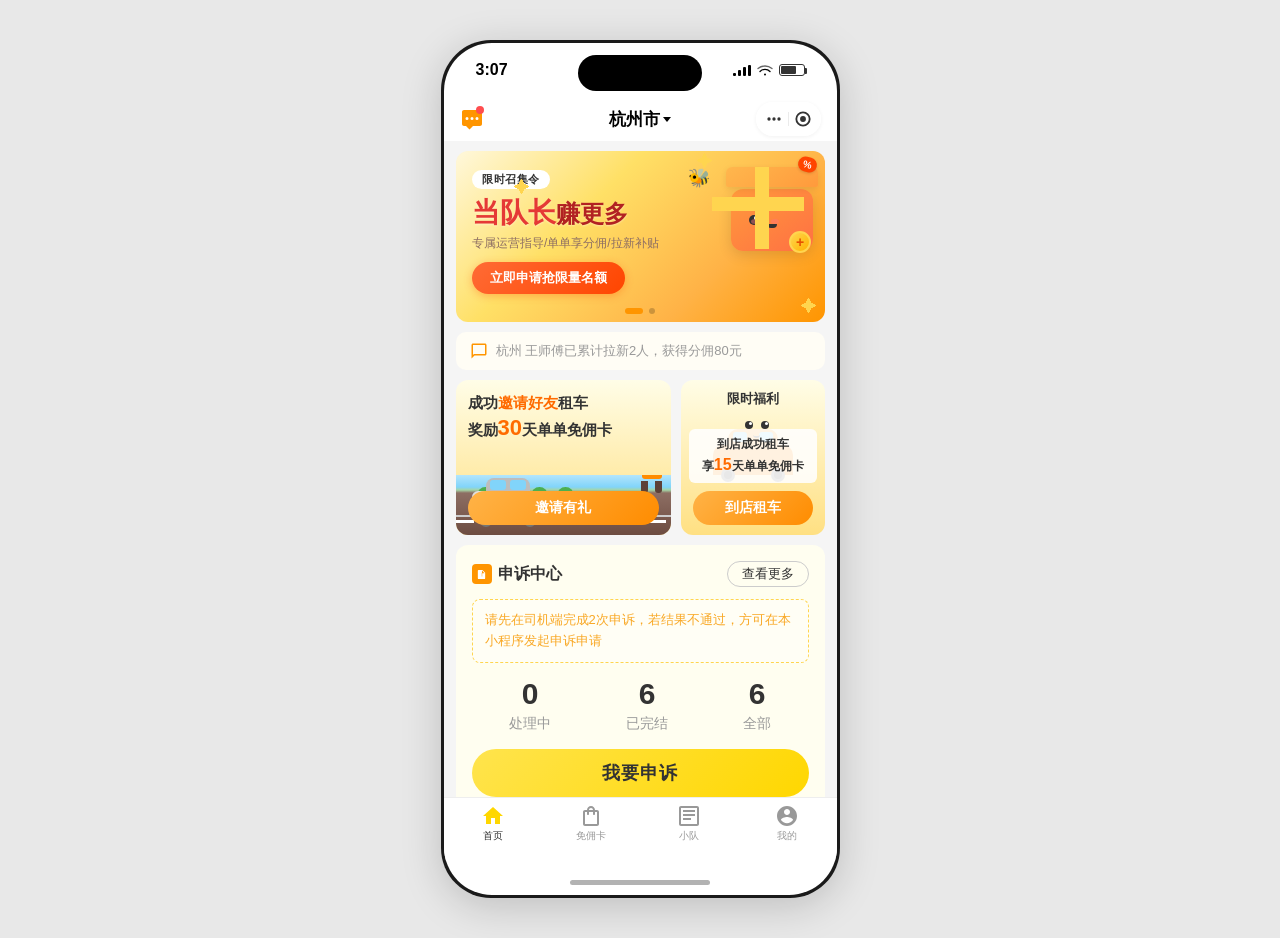
==== index.html @ 71844262 "Add portfolio index page" ====
<!DOCTYPE html>
<html lang="zh-CN">
<head>
<meta charset="UTF-8">
<meta name="viewport" content="width=device-width, initial-scale=1.0">
<title>喜行约车 - 小程序原型</title>
<style>
* { margin: 0; padding: 0; box-sizing: border-box; }
body {
  background: #e8e8e8;
  display: flex;
  justify-content: center;
  align-items: flex-start;
  min-height: 100vh;
  padding: 40px 20px;
  font-family: -apple-system, "PingFang SC", "Helvetica Neue", sans-serif;
}
::-webkit-scrollbar { display: none; }
* { -ms-overflow-style: none; scrollbar-width: none; }

/* ─ MiniApp Frame (from miniapp_frame.jsx, exact copy) ── */
.frame {
  display: inline-block;
  padding: 3px;
  background: #1a1a1a;
  border-radius: 50px;
  box-shadow: 0 8px 40px rgba(0,0,0,0.18);
  position: relative;
}
.screen {
  position: relative;
  width: 393px;
  height: 852px;
  border-radius: 48px;
  overflow: hidden;
  background: #fff;
}

/* Status Bar */
.status-bar {
  position: absolute;
  top: 0; left: 0; right: 0;
  height: 54px;
  display: flex;
  align-items: center;
  justify-content: space-between;
  padding: 0 32px;
  font-size: 16px;
  font-weight: 600;
  color: #000;
  z-index: 20;
  pointer-events: none;
  font-family: -apple-system, "SF Pro Text", sans-serif;
}
.status-icons {
  display: flex;
  align-items: center;
  gap: 6px;
}
.signal-bars {
  display: flex;
  align-items: flex-end;
  gap: 2px;
  height: 12px;
}
.signal-bars span {
  width: 3px;
  background: #000;
  border-radius: 1px;
  display: block;
}
.signal-bars span:nth-child(1) { height: 3px; }
.signal-bars span:nth-child(2) { height: 6px; }
.signal-bars span:nth-child(3) { height: 9px; }
.signal-bars span:nth-child(4) { height: 11px; }
.battery {
  width: 26px;
  height: 12px;
  border: 1.5px solid #000;
  border-radius: 3px;
  padding: 1px;
  position: relative;
  opacity: 0.8;
}
.battery::after {
  content: '';
  position: absolute;
  top: 3px;
  right: -3px;
  width: 2px;
  height: 6px;
  background: #000;
  border-radius: 0 1px 1px 0;
}
.battery-fill {
  width: 70%;
  height: 100%;
  background: #000;
  border-radius: 1px;
}

/* Dynamic Island */
.dynamic-island {
  position: absolute;
  top: 12px;
  left: 50%;
  transform: translateX(-50%);
  width: 124px;
  height: 36px;
  background: #000;
  border-radius: 999px;
  z-index: 30;
}

/* Merged Nav Bar: message icon + centered title + wechat capsule (one row, 44px) */
.merged-nav {
  position: absolute;
  top: 54px;
  left: 0; right: 0;
  height: 44px;
  display: flex;
  align-items: center;
  justify-content: space-between;
  padding: 0 16px;
  z-index: 15;
  background: #fff;
}
.nav-left {
  display: flex;
  align-items: center;
  position: relative;
  width: 100px;
}
.msg-icon {
  width: 22px;
  height: 22px;
  position: relative;
}
.msg-dot {
  position: absolute;
  top: -2px;
  right: -2px;
  width: 8px;
  height: 8px;
  background: #ff4d4f;
  border-radius: 50%;
}
.nav-center {
  position: absolute;
  left: 50%;
  transform: translateX(-50%);
  font-size: 17px;
  font-weight: 600;
  color: #000;
  display: flex;
  align-items: center;
  gap: 3px;
}
.nav-center::after {
  content: '';
  display: inline-block;
  width: 0; height: 0;
  border-left: 4px solid transparent;
  border-right: 4px solid transparent;
  border-top: 5px solid #000;
}
.nav-right {
  display: flex;
  align-items: center;
  justify-content: flex-end;
  width: 100px;
}
.wechat-pill {
  display: flex;
  align-items: center;
  background: rgba(255,255,255,0.92);
  border-radius: 20px;
  padding: 6px 4px;
  backdrop-filter: blur(10px);
  box-shadow: 0 1px 4px rgba(0,0,0,0.06);
}
.wechat-more {
  width: 28px;
  height: 22px;
  display: flex;
  align-items: center;
  justify-content: center;
}
.wechat-divider {
  width: 1px;
  height: 14px;
  background: rgba(0,0,0,0.08);
  flex-shrink: 0;
}
.wechat-close {
  width: 28px;
  height: 22px;
  display: flex;
  align-items: center;
  justify-content: center;
}

/* Page Content */
.page-content {
  position: absolute;
  top: 98px;
  left: 0; right: 0;
  bottom: 34px;
  overflow-y: auto;
  overflow-x: hidden;
  padding: 10px 12px 90px;
  background: #f5f5f5;
}

/* ── Banner Carousel ── */
.banner-carousel-wrap {
  position: relative;
  border-radius: 12px;
  overflow: hidden;
  min-height: 130px;
}
.banner-carousel {
  display: flex;
  transition: transform 0.4s ease;
  will-change: transform;
}
.banner-carousel .slide {
  min-width: 100%;
  flex-shrink: 0;
}
.banner-carousel .slide.banner-slide {
  background: linear-gradient(135deg, #FFF8DC 0%, #FFE066 35%, #FFB347 70%, #FF9500 100%);
  padding: 18px 16px 28px;
  position: relative;
  overflow: hidden;
}
.banner-carousel .slide.img-slide img {
  width: 100%;
  height: 100%;
  object-fit: cover;
  display: block;
  position: absolute;
  top: 0; left: 0;
}
.banner-carousel .slide.img-slide {
  display: block;
  position: relative;
  width: 100%;
}
.carousel-dots {
  display: flex;
  justify-content: center;
  gap: 6px;
  position: absolute;
  bottom: 8px;
  left: 0; right: 0;
  z-index: 20;
  padding: 0;
}
.carousel-dot {
  width: 6px;
  height: 6px;
  border-radius: 50%;
  background: rgba(0,0,0,0.2);
  transition: all 0.3s ease;
}
.carousel-dot.active {
  background: #FF9500;
  width: 18px;
  border-radius: 3px;
}
.banner-tag {
  display: inline-block;
  background: #fff;
  color: #333;
  font-size: 11px;
  font-weight: 700;
  padding: 2px 10px;
  border-radius: 12px;
  margin-bottom: 6px;
  letter-spacing: 0.5px;
}
.banner-title {
  font-size: 24px;
  font-weight: 900;
  color: #B22222;
  line-height: 1.25;
  text-shadow: 0 1px 2px rgba(255,255,255,0.4);
}
.banner-title .highlight {
  color: #E53935;
  font-size: 28px;
}
.banner-subtitle {
  font-size: 12px;
  color: #8D6E63;
  margin-top: 5px;
  font-weight: 500;
}
.banner-btn {
  display: inline-block;
  margin-top: 10px;
  background: linear-gradient(135deg, #FF6B35, #FF4500);
  color: #fff;
  font-size: 13px;
  font-weight: 700;
  padding: 7px 18px;
  border-radius: 20px;
  box-shadow: 0 2px 8px rgba(255,69,0,0.3);
}

/* Gift Box */
.gift-box-wrap {
  position: absolute;
  right: 12px;
  top: 8px;
  z-index: 1;
}
.gift-box {
  position: relative;
  width: 96px;
  height: 96px;
}
.percent-tag {
  position: absolute;
  top: -2px;
  right: -4px;
  background: #FF4500;
  color: #fff;
  font-size: 10px;
  font-weight: 800;
  padding: 2px 5px;
  border-radius: 8px;
  transform: rotate(15deg);
  z-index: 6;
  box-shadow: 0 1px 3px rgba(0,0,0,0.15);
}
.gift-ribbon-v {
  position: absolute;
  left: 38px;
  top: 8px;
  width: 14px;
  height: 82px;
  background: #FFD54F;
  z-index: 2;
}
.gift-ribbon-h {
  position: absolute;
  left: -5px;
  top: 38px;
  width: 92px;
  height: 14px;
  background: #FFD54F;
  z-index: 2;
}
.gift-lid {
  position: absolute;
  top: 8px;
  right: -5px;
  width: 92px;
  height: 20px;
  background: linear-gradient(145deg, #FFB74D, #FF9A3C);
  border-radius: 6px 6px 2px 2px;
  z-index: 1;
  box-shadow: 0 2px 6px rgba(0,0,0,0.08);
}
.gift-body {
  position: absolute;
  bottom: 4px;
  right: 0;
  width: 82px;
  height: 62px;
  background: linear-gradient(145deg, #FF9A3C, #FF7043);
  border-radius: 12px;
  z-index: 0;
  box-shadow: 0 4px 14px rgba(0,0,0,0.12);
}
.gift-face {
  position: absolute;
  left: 18px;
  top: 22px;
  z-index: 5;
}
.gift-eye-l {
  display: inline-block;
  width: 10px;
  height: 10px;
  background: #333;
  border-radius: 50%;
  margin-right: 4px;
  position: relative;
}
.gift-eye-l::after {
  content: '';
  position: absolute;
  top: 1px;
  right: 1px;
  width: 4px;
  height: 4px;
  background: #fff;
  border-radius: 50%;
}
.gift-eye-r {
  display: inline-block;
  width: 10px;
  height: 4px;
  background: #333;
  border-radius: 0 0 10px 10px;
  margin-right: 4px;
  position: relative;
  top: 3px;
}
.gift-mouth {
  width: 8px;
  height: 5px;
  border-bottom: 2px solid #333;
  border-radius: 0 0 10px 10px;
  margin: 2px 0 0 10px;
}
.gift-blush-l, .gift-blush-r {
  position: absolute;
  top: 8px;
  width: 8px;
  height: 5px;
  background: rgba(255,120,120,0.45);
  border-radius: 50%;
}
.gift-blush-l { left: 2px; }
.gift-blush-r { right: 2px; }
.coin-badge {
  position: absolute;
  bottom: 2px;
  right: 2px;
  z-index: 3;
  width: 22px;
  height: 22px;
  background: linear-gradient(135deg, #FFD54F, #FFB300);
  border-radius: 50%;
  display: flex;
  align-items: center;
  justify-content: center;
  font-size: 14px;
  color: #E65100;
  font-weight: 800;
  border: 2px solid #FFD54F;
}
.sparkle {
  position: absolute;
  z-index: 1;
  font-size: 16px;
  color: #FFD54F;
}
.sparkle-1 { top: 2px; right: 112px; }
.sparkle-2 { bottom: 6px; right: 8px; }
.sparkle-3 { top: 28px; left: 58px; }
.bee {
  position: absolute;
  top: 16px;
  right: 115px;
  z-index: 4;
  font-size: 18px;
}

/* Notification Bar */
.notification-bar {
  background: #FFFDF5;
  border-radius: 10px;
  padding: 10px 14px;
  display: flex;
  align-items: center;
  gap: 8px;
  font-size: 13px;
  color: #999;
  margin-top: 10px;
}
.notification-bar svg { flex-shrink: 0; width: 18px; height: 18px; }

/* Promo Cards */
.promo-row {
  display: flex;
  gap: 10px;
  margin-top: 10px;
}
.promo-card {
  flex: 1;
  border-radius: 12px;
  overflow: hidden;
  position: relative;
  min-height: 155px;
  background: linear-gradient(180deg, #FFFDE7 0%, #FFE082 100%);
}
.promo-card-wide { flex: 1.5; }
.promo-card-text {
  position: relative;
  z-index: 2;
  padding: 12px 12px 0;
}
.promo-card-title {
  font-size: 15px;
  font-weight: 800;
  color: #333;
  line-height: 1.4;
}
.promo-card-title .orange { color: #FF6B00; }
.promo-card-title .big-num { font-size: 22px; color: #FF6B00; }
.promo-card-btn {
  position: absolute;
  bottom: 10px;
  left: 12px;
  right: 12px;
  z-index: 2;
  background: linear-gradient(135deg, #FFB347, #FF8C00);
  color: #fff;
  text-align: center;
  font-size: 14px;
  font-weight: 600;
  padding: 8px 0;
  border-radius: 20px;
}
.right-promo-label {
  position: absolute;
  top: 10px;
  left: 0; right: 0;
  text-align: center;
  font-size: 13px;
  font-weight: 700;
  color: #333;
  z-index: 2;
}
.promo-road-scene {
  position: absolute;
  bottom: 0;
  left: 0; right: 0;
  height: 60px;
  overflow: hidden;
}
.road-bg {
  position: absolute;
  inset: 0;
  background: linear-gradient(180deg, #B3E5FC 0%, #81D4FA 20%, #A5D6A7 25%, #8D6E63 30%, #6D4C41 100%);
}
.guardrail {
  position: absolute;
  bottom: 18px;
  left: 0; right: 0;
  height: 2px;
  background: #ccc;
}
.road-line {
  position: absolute;
  bottom: 12px;
  left: 0; right: 0;
  height: 3px;
  background: repeating-linear-gradient(90deg, #fff 0, #fff 18px, transparent 18px, transparent 32px);
}
.tree {
  position: absolute;
  bottom: 18px;
  width: 3px;
  height: 16px;
  background: #795548;
}
.tree::after {
  content: '';
  position: absolute;
  top: -14px;
  left: -7px;
  width: 17px;
  height: 17px;
  background: #4CAF50;
  border-radius: 50%;
}
.car-on-road {
  position: absolute;
  bottom: 14px;
  left: 16px;
  width: 72px;
  height: 30px;
}
.car-body {
  width: 72px;
  height: 22px;
  background: #E0E0E0;
  border-radius: 6px 6px 0 0;
  position: relative;
}
.car-roof {
  width: 44px;
  height: 15px;
  background: #BDBDBD;
  border-radius: 8px 8px 0 0;
  position: absolute;
  top: -13px;
  left: 14px;
}
.car-window {
  width: 16px;
  height: 10px;
  background: #81D4FA;
  border-radius: 3px;
  position: absolute;
  top: 2px;
}
.car-window.l { left: 4px; }
.car-window.r { right: 4px; }
.car-headlight {
  width: 6px;
  height: 5px;
  background: #FFD54F;
  border-radius: 3px;
  position: absolute;
  right: -1px;
  top: 7px;
}
.car-wheel {
  width: 12px;
  height: 12px;
  background: #424242;
  border-radius: 50%;
  position: absolute;
  bottom: -6px;
  border: 3px solid #757575;
}
.car-wheel.l { left: 8px; }
.car-wheel.r { right: 8px; }
.promo-person {
  position: absolute;
  bottom: 38px;
  right: 8px;
  z-index: 2;
}
.person-hat {
  width: 22px;
  height: 8px;
  background: #4CAF50;
  border-radius: 4px 4px 0 0;
  margin: 0 auto;
  position: relative;
  top: -2px;
}
.person-head {
  width: 18px;
  height: 18px;
  background: #FFCC80;
  border-radius: 50%;
  margin: 0 auto;
}
.person-body {
  width: 20px;
  height: 26px;
  background: #FF8C00;
  border-radius: 6px 6px 3px 3px;
  margin: -1px auto 0;
}
.person-arm {
  width: 5px;
  height: 18px;
  background: #FF8C00;
  border-radius: 3px;
  position: absolute;
  right: -8px;
  top: 22px;
  transform: rotate(-25deg);
}
.person-megaphone {
  width: 12px;
  height: 8px;
  background: #FF6B00;
  border-radius: 2px;
  position: absolute;
  right: -16px;
  top: 16px;
  transform: rotate(-25deg);
}
.person-leg {
  width: 7px;
  height: 12px;
  background: #5D4037;
  border-radius: 0 0 3px 3px;
  display: inline-block;
  margin: 0 1px;
}
.car-with-face {
  position: absolute;
  bottom: 60px;
  left: 50%;
  transform: translateX(-50%);
  z-index: 1;
}
.car-face-body {
  width: 80px;
  height: 30px;
  background: #FF8C00;
  border-radius: 10px 10px 0 0;
  position: relative;
}
.car-face-roof {
  width: 50px;
  height: 20px;
  background: #FFA726;
  border-radius: 10px 10px 0 0;
  position: absolute;
  top: -16px;
  left: 15px;
}
.car-face-window {
  width: 14px;
  height: 10px;
  background: #81D4FA;
  border-radius: 3px;
  position: absolute;
  top: 3px;
}
.car-face-window.l { left: 5px; }
.car-face-window.r { right: 5px; }
.car-face-eye {
  display: inline-block;
  width: 8px;
  height: 8px;
  background: #333;
  border-radius: 50%;
  margin: 0 2px;
  position: relative;
}
.car-face-eye::after {
  content: '';
  position: absolute;
  top: 1px;
  right: 1px;
  width: 3px;
  height: 3px;
  background: #fff;
  border-radius: 50%;
}
.car-face-mouth {
  width: 7px;
  height: 4px;
  border-bottom: 2px solid #333;
  border-radius: 0 0 10px 10px;
  margin: 1px auto 0;
}
.car-face-wheel {
  width: 14px;
  height: 14px;
  background: #424242;
  border-radius: 50%;
  position: absolute;
  bottom: -7px;
  border: 3px solid #757575;
}
.car-face-wheel.l { left: 8px; }
.car-face-wheel.r { right: 8px; }
.right-promo-info {
  position: absolute;
  bottom: 52px;
  left: 8px; right: 8px;
  text-align: center;
  font-size: 12px;
  font-weight: 700;
  color: #333;
  background: rgba(255,255,255,0.88);
  border-radius: 6px;
  padding: 6px 4px;
  z-index: 2;
  line-height: 1.5;
}
.right-promo-info .orange-num { color: #FF6B00; font-size: 16px; }

/* Appeal Section */
.appeal-section {
  background: #FFFEF0;
  border-radius: 12px;
  padding: 16px;
  margin-top: 10px;
}
.appeal-header {
  display: flex;
  align-items: center;
  justify-content: space-between;
  margin-bottom: 12px;
}
.appeal-title {
  display: flex;
  align-items: center;
  gap: 6px;
  font-size: 16px;
  font-weight: 700;
  color: #333;
}
.appeal-title-icon {
  width: 20px;
  height: 20px;
  background: #FF9500;
  border-radius: 4px;
  display: flex;
  align-items: center;
  justify-content: center;
}
.appeal-more {
  font-size: 13px;
  color: #333;
  border: 1px solid #ccc;
  border-radius: 16px;
  padding: 3px 14px;
}
.appeal-notice {
  background: #FFFEF5;
  border: 1px dashed #FFD54F;
  border-radius: 8px;
  padding: 10px 12px;
  font-size: 13px;
  color: #F9A825;
  line-height: 1.6;
  margin-bottom: 16px;
}
.appeal-stats {
  display: flex;
  justify-content: space-around;
  margin-bottom: 16px;
}
.appeal-stat { text-align: center; }
.appeal-stat-num {
  font-size: 30px;
  font-weight: 800;
  color: #333;
  line-height: 1;
}
.appeal-stat-label {
  font-size: 14px;
  color: #999;
  margin-top: 6px;
}
.appeal-btn {
  width: 100%;
  background: linear-gradient(135deg, #FFE44D, #FFD700);
  color: #333;
  font-size: 18px;
  font-weight: 700;
  padding: 12px 0;
  border-radius: 24px;
  border: none;
  text-align: center;
  letter-spacing: 1px;
}

/* Commission Section */
.commission-section {
  background: #FFFEF0;
  border-radius: 12px;
  padding: 16px;
  margin-top: 10px;
}
.commission-header {
  display: flex;
  align-items: center;
  justify-content: space-between;
  margin-bottom: 14px;
}
.commission-title {
  display: flex;
  align-items: center;
  gap: 6px;
  font-size: 16px;
  font-weight: 700;
  color: #333;
}
.commission-title-icon {
  width: 20px;
  height: 20px;
  background: #FF6B00;
  border-radius: 4px;
  display: flex;
  align-items: center;
  justify-content: center;
}
.commission-more {
  font-size: 13px;
  color: #333;
  border: 1px solid #ccc;
  border-radius: 16px;
  padding: 3px 14px;
}
.commission-item {
  display: flex;
  align-items: center;
  padding: 12px 0;
  border-bottom: 1px solid #f0f0f0;
  gap: 12px;
}
.commission-item:last-child { border-bottom: none; }
.commission-item-img {
  width: 96px;
  height: 76px;
  border-radius: 8px;
  overflow: hidden;
  flex-shrink: 0;
  position: relative;
}
.commission-item-img-bg {
  width: 100%;
  height: 100%;
  background: linear-gradient(135deg, #E8F5E9, #A5D6A7);
  position: relative;
  overflow: hidden;
}
.commission-item-img-bg.v2 {
  background: linear-gradient(135deg, #FFF9C4, #FFF176);
}
.commission-item-img-text {
  position: absolute;
  top: 3px;
  left: 4px;
  right: 4px;
  font-size: 6px;
  color: #2E7D32;
  font-weight: 700;
  line-height: 1.35;
  text-align: center;
}
.commission-item-img-text.v2 {
  color: #E65100;
  font-size: 5.5px;
}
.commission-item-img-tag {
  position: absolute;
  bottom: 3px;
  left: 4px;
  right: 4px;
  display: flex;
  align-items: baseline;
  justify-content: center;
  gap: 3px;
}
.commission-item-img-tag .tag {
  background: #FF6B00;
  color: #fff;
  font-size: 6px;
  padding: 1px 4px;
  border-radius: 2px;
  font-weight: 600;
}
.commission-item-img-tag .price {
  font-size: 11px;
  font-weight: 800;
  color: #FF6B00;
}
.commission-item-img-tag .unit {
  font-size: 5px;
  color: #FF6B00;
}
.mini-car {
  position: absolute;
  bottom: 2px;
  left: 50%;
  transform: translateX(-50%);
  width: 42px;
  height: 22px;
}
.mini-car-roof {
  width: 26px;
  height: 12px;
  background: #66BB6A;
  border-radius: 6px 6px 0 0;
  position: absolute;
  top: -10px;
  left: 8px;
}
.mini-car-window {
  width: 8px;
  height: 6px;
  background: #B3E5FC;
  border-radius: 2px;
  position: absolute;
  top: 2px;
}
.mini-car-window.l { left: 3px; }
.mini-car-window.r { right: 3px; }
.mini-car-body {
  width: 42px;
  height: 16px;
  background: #4CAF50;
  border-radius: 5px 5px 0 0;
  position: relative;
}
.mini-car-wheel {
  width: 7px;
  height: 7px;
  background: #333;
  border-radius: 50%;
  position: absolute;
  bottom: -3px;
  border: 2px solid #666;
}
.mini-car-wheel.l { left: 5px; }
.mini-car-wheel.r { right: 5px; }
.commission-item-qr {
  position: absolute;
  bottom: 4px;
  right: 4px;
  width: 24px;
  height: 24px;
  background: #fff;
  border-radius: 2px;
  display: grid;
  grid-template-columns: repeat(5, 1fr);
  grid-template-rows: repeat(5, 1fr);
  padding: 2px;
  gap: 1px;
}
.qr-cell {
  background: #333;
  border-radius: 0.5px;
}
.qr-cell.e { background: #fff; }
.commission-item-info { flex: 1; min-width: 0; }
.commission-item-name {
  font-size: 15px;
  font-weight: 600;
  color: #333;
  margin-bottom: 6px;
  white-space: nowrap;
  overflow: hidden;
  text-overflow: ellipsis;
}
.commission-item-price {
  font-size: 20px;
  font-weight: 800;
  color: #333;
}
.commission-item-price .yen {
  font-size: 13px;
  font-weight: 600;
}
.commission-item-buy {
  flex-shrink: 0;
  background: linear-gradient(135deg, #FFE44D, #FFD700);
  color: #333;
  font-size: 13px;
  font-weight: 600;
  padding: 6px 14px;
  border-radius: 16px;
  border: none;
  white-space: nowrap;
}

/* Bottom Tab Bar */
.bottom-tab-bar {
  position: absolute;
  bottom: 34px;
  left: 0; right: 0;
  height: 64px;
  background: #fff;
  display: flex;
  justify-content: space-around;
  align-items: flex-start;
  padding-top: 6px;
  border-top: 1px solid #eee;
  z-index: 10;
}
.tab-item {
  display: flex;
  flex-direction: column;
  align-items: center;
  gap: 1px;
  font-size: 10px;
  color: #999;
  text-decoration: none;
  width: 60px;
}
.tab-item.active { color: #333; }
.tab-icon {
  width: 24px;
  height: 24px;
  display: flex;
  align-items: center;
  justify-content: center;
}

/* Home Indicator */
.home-indicator {
  position: absolute;
  bottom: 10px;
  left: 50%;
  transform: translateX(-50%);
  width: 140px;
  height: 5px;
  background: rgba(0,0,0,0.3);
  border-radius: 999px;
  z-index: 10;
}
</style>
</head>
<body>

<div class="frame">
  <div class="screen">

    <!-- Status Bar -->
    <div class="status-bar">
      <span>3:07</span>
      <div class="status-icons">
        <div class="signal-bars"><span></span><span></span><span></span><span></span></div>
        <svg width="16" height="12" viewBox="0 0 16 12" fill="none">
          <path d="M8 11.5a1 1 0 100-2 1 1 0 000 2z" fill="#000"/>
          <path d="M3 7.5a7 7 0 0110 0" stroke="#000" stroke-width="1.3" fill="none" stroke-linecap="round"/>
          <path d="M1 4.5a11 11 0 0114 0" stroke="#000" stroke-width="1.3" fill="none" stroke-linecap="round" opacity="0.6"/>
        </svg>
        <div class="battery"><div class="battery-fill"></div></div>
      </div>
    </div>

    <!-- Dynamic Island -->
    <div class="dynamic-island"></div>

    <!-- Merged Nav Bar: message + city (centered) + wechat capsule (one row) -->
    <div class="merged-nav">
      <div class="nav-left">
        <div class="msg-icon">
          <svg width="24" height="24" viewBox="0 0 24 24" fill="#FF9500">
            <path d="M20 2H4c-1.1 0-2 .9-2 2v12c0 1.1.9 2 2 2h2l3.5 3.5L13 18h7c1.1 0 2-.9 2-2V4c0-1.1-.9-2-2-2zM7 9a1.5 1.5 0 110 3 1.5 1.5 0 010-3zm5 0a1.5 1.5 0 110 3 1.5 1.5 0 010-3zm5 0a1.5 1.5 0 110 3 1.5 1.5 0 010-3z"/>
          </svg>
          <div class="msg-dot"></div>
        </div>
      </div>
      <div class="nav-center">杭州市</div>
      <div class="nav-right">
        <div class="wechat-pill">
          <div class="wechat-more">
            <svg width="20" height="20" viewBox="0 0 24 24" fill="none">
              <circle cx="6" cy="12" r="2" fill="#333"/>
              <circle cx="12" cy="12" r="2" fill="#333"/>
              <circle cx="18" cy="12" r="2" fill="#333"/>
            </svg>
          </div>
          <div class="wechat-divider"></div>
          <div class="wechat-close">
            <svg width="20" height="20" viewBox="0 0 24 24" fill="none" stroke="#333" stroke-width="2.2">
              <circle cx="12" cy="12" r="8"/>
              <circle cx="12" cy="12" r="3.5" fill="#333" stroke="none"/>
            </svg>
          </div>
        </div>
      </div>
    </div>

    <!-- Page Content -->
    <div class="page-content">

      <!-- Banner Carousel -->
      <div class="banner-carousel-wrap" id="bannerCarousel">
        <div class="banner-carousel" id="carouselTrack">
          <!-- Slide 1: CSS Banner -->
          <div class="slide banner-slide">
            <div class="banner-tag">限时召集令</div>
            <div class="banner-title"><span class="highlight">当队长</span>赚更多</div>
            <div class="banner-subtitle">专属运营指导/单单享分佣/拉新补贴</div>
            <div class="banner-btn">立即申请抢限量名额</div>
            <!-- Gift Box -->
            <div class="gift-box-wrap">
              <div class="gift-box">
                <div class="percent-tag">%</div>
                <div class="gift-ribbon-v"></div>
                <div class="gift-ribbon-h"></div>
                <div class="gift-lid"></div>
                <div class="gift-body">
                  <div class="gift-face">
                    <span class="gift-eye-l"></span>
                    <span class="gift-eye-r"></span>
                    <div class="gift-mouth"></div>
                    <div class="gift-blush-l"></div>
                    <div class="gift-blush-r"></div>
                  </div>
                </div>
                <div class="coin-badge">+</div>
              </div>
            </div>
            <span class="sparkle sparkle-1">✦</span>
            <span class="sparkle sparkle-2">✦</span>
            <span class="sparkle sparkle-3">✦</span>
            <span class="bee">🐝</span>
          </div>
          <!-- Slide 2: Banner Image -->
          <div class="slide img-slide" style="cursor:pointer" onclick="window.location.href='inprogress-unbought/04-inprogress-unbought.html'">
            <img src="../assets/jimeng-2026-05-11-4710-仅提取参考图暖橙色3D卡通活泼营销风格，文案保留：主标题'免佣卡限时抢 邀请好友....png" alt="免佣卡限时抢">
          </div>
        </div>
        <div class="carousel-dots">
          <span class="carousel-dot active"></span>
          <span class="carousel-dot"></span>
        </div>
      </div>

      <!-- Notification Bar -->
      <div class="notification-bar">
        <svg viewBox="0 0 24 24" fill="#FF9500"><path d="M20 2H4c-1.1 0-2 .9-2 2v18l4-4h14c1.1 0 2-.9 2-2V4c0-1.1-.9-2-2-2zm0 14H5.17L4 17.17V4h16v12z"/></svg>
        <span>杭州 王师傅已累计拉新2人，获得分佣80元</span>
      </div>

      <!-- Promo Cards -->
      <div class="promo-row">
        <!-- Left: Invite -->
        <div class="promo-card promo-card-wide">
          <div class="promo-card-text">
            <div class="promo-card-title">成功<span class="orange">邀请好友</span>租车<br>奖励<span class="big-num">30</span>天单单免佣卡</div>
          </div>
          <div class="promo-road-scene">
            <div class="road-bg"></div>
            <div class="guardrail"></div>
            <div class="road-line"></div>
            <div class="tree" style="left:28px"></div>
            <div class="tree" style="left:55px"></div>
            <div class="tree" style="left:82px"></div>
            <div class="tree" style="left:108px"></div>
            <div class="car-on-road">
              <div class="car-body">
                <div class="car-roof">
                  <div class="car-window l"></div>
                  <div class="car-window r"></div>
                </div>
                <div class="car-headlight"></div>
              </div>
              <div class="car-wheel l"></div>
              <div class="car-wheel r"></div>
            </div>
            <div class="promo-person">
              <div class="person-hat"></div>
              <div class="person-head"></div>
              <div class="person-body"></div>
              <div class="person-arm"></div>
              <div class="person-megaphone"></div>
              <div style="text-align:center;margin-top:0">
                <span class="person-leg"></span>
                <span class="person-leg"></span>
              </div>
            </div>
          </div>
          <div class="promo-card-btn">邀请有礼</div>
        </div>

        <!-- Right: Store Rental -->
        <div class="promo-card">
          <div class="right-promo-label">限时福利</div>
          <div class="car-with-face">
            <div class="car-face-body">
              <div class="car-face-roof">
                <div class="car-face-window l"></div>
                <div class="car-face-window r"></div>
                <div style="position:absolute;top:-14px;left:15px">
                  <span class="car-face-eye"></span>
                  <span class="car-face-eye"></span>
                  <div class="car-face-mouth"></div>
                </div>
              </div>
            </div>
            <div class="car-face-wheel l"></div>
            <div class="car-face-wheel r"></div>
          </div>
          <div class="right-promo-info">到店成功租车<br>享<span class="orange-num">15</span>天单单免佣卡</div>
          <div class="promo-card-btn">到店租车</div>
        </div>
      </div>

      <!-- Appeal Section -->
      <div class="appeal-section">
        <div class="appeal-header">
          <div class="appeal-title">
            <div class="appeal-title-icon">
              <svg width="11" height="11" viewBox="0 0 24 24" fill="#fff"><path d="M14 2H6c-1.1 0-2 .9-2 2v16c0 1.1.9 2 2 2h12c1.1 0 2-.9 2-2V8l-6-6zm-1 7V3.5L18.5 9H13zm-1 5h2v2h-2v-2zm0-4h2v2h-2v-2z"/></svg>
            </div>
            申诉中心
          </div>
          <span class="appeal-more">查看更多</span>
        </div>
        <div class="appeal-notice">请先在司机端完成2次申诉，若结果不通过，方可在本小程序发起申诉申请</div>
        <div class="appeal-stats">
          <div class="appeal-stat"><div class="appeal-stat-num">0</div><div class="appeal-stat-label">处理中</div></div>
          <div class="appeal-stat"><div class="appeal-stat-num">6</div><div class="appeal-stat-label">已完结</div></div>
          <div class="appeal-stat"><div class="appeal-stat-num">6</div><div class="appeal-stat-label">全部</div></div>
        </div>
        <div class="appeal-btn">我要申诉</div>
      </div>

      <!-- Commission Section -->
      <div class="commission-section">
        <div class="commission-header">
          <div class="commission-title">
            <div class="commission-title-icon">
              <svg width="11" height="11" viewBox="0 0 24 24" fill="#fff"><path d="M20 4H4c-1.1 0-2 .9-2 2v12c0 1.1.9 2 2 2h16c1.1 0 2-.9 2-2V6c0-1.1-.9-2-2-2zm0 14H4V6h16v12zM6 10h2v2H6zm0 4h8v2H6zm10 0h2v2h-2zm-6-4h8v2h-8z"/></svg>
            </div>
            免佣卡
          </div>
          <span class="commission-more">查看更多</span>
        </div>

        <!-- Card 1 -->
        <div class="commission-item">
          <div class="commission-item-img">
            <div class="commission-item-img-bg">
              <div class="commission-item-img-text">喜行约车<br>单单免佣卡优惠<br>成都市</div>
              <div class="commission-item-img-tag"><span class="tag">单单免</span><span class="price">1天</span><span class="unit">售价89元</span></div>
              <div class="mini-car">
                <div class="mini-car-roof"><div class="mini-car-window l"></div><div class="mini-car-window r"></div></div>
                <div class="mini-car-body"></div>
                <div class="mini-car-wheel l"></div>
                <div class="mini-car-wheel r"></div>
              </div>
            </div>
          </div>
          <div class="commission-item-info">
            <div class="commission-item-name">杭州免佣卡</div>
            <div class="commission-item-price"><span class="yen">¥</span>0.01</div>
          </div>
          <span class="commission-item-buy">立即抢购</span>
        </div>

        <!-- Card 2 -->
        <div class="commission-item">
          <div class="commission-item-img">
            <div class="commission-item-img-bg">
              <div class="commission-item-img-text">喜行约车<br>单单免佣卡优惠<br>成都市</div>
              <div class="commission-item-img-tag"><span class="tag">单单免</span><span class="price">1天</span><span class="unit">售价89元</span></div>
              <div class="mini-car">
                <div class="mini-car-roof"><div class="mini-car-window l"></div><div class="mini-car-window r"></div></div>
                <div class="mini-car-body"></div>
                <div class="mini-car-wheel l"></div>
                <div class="mini-car-wheel r"></div>
              </div>
            </div>
          </div>
          <div class="commission-item-info">
            <div class="commission-item-name">喜行约车3天免佣卡</div>
            <div class="commission-item-price"><span class="yen">¥</span>0.1</div>
          </div>
          <span class="commission-item-buy">立即抢购</span>
        </div>

        <!-- Card 3 -->
        <div class="commission-item">
          <div class="commission-item-img">
            <div class="commission-item-img-bg v2">
              <div class="commission-item-img-text v2">重点阅读 购卡须知!!!<br><br>为保障您的权益，购买免佣卡填写手机号时，务必与您在线的手机号一致，避免影响免佣卡正常发货哦！<br>免佣卡正式生效后不支持暂停、延后、退款！</div>
              <div class="commission-item-qr">
                <div class="qr-cell"></div><div class="qr-cell"></div><div class="qr-cell"></div><div class="qr-cell e"></div><div class="qr-cell"></div>
                <div class="qr-cell"></div><div class="qr-cell e"></div><div class="qr-cell"></div><div class="qr-cell"></div><div class="qr-cell e"></div>
                <div class="qr-cell"></div><div class="qr-cell"></div><div class="qr-cell e"></div><div class="qr-cell"></div><div class="qr-cell"></div>
                <div class="qr-cell e"></div><div class="qr-cell"></div><div class="qr-cell"></div><div class="qr-cell e"></div><div class="qr-cell"></div>
                <div class="qr-cell"></div><div class="qr-cell e"></div><div class="qr-cell"></div><div class="qr-cell"></div><div class="qr-cell e"></div>
              </div>
              <div class="mini-car">
                <div class="mini-car-roof"><div class="mini-car-window l"></div><div class="mini-car-window r"></div></div>
                <div class="mini-car-body"></div>
                <div class="mini-car-wheel l"></div>
                <div class="mini-car-wheel r"></div>
              </div>
            </div>
          </div>
          <div class="commission-item-info">
            <div class="commission-item-name">喜行约车5天免佣卡</div>
            <div class="commission-item-price"><span class="yen">¥</span>0.01</div>
          </div>
          <span class="commission-item-buy">立即抢购</span>
        </div>
      </div>

    </div>

    <!-- Bottom Tab Bar -->
    <div class="bottom-tab-bar">
      <div class="tab-item active">
        <div class="tab-icon"><svg viewBox="0 0 24 24" fill="#FFD700" style="width:24px;height:24px"><path d="M10 20v-6h4v6h5v-8h3L12 3 2 12h3v8z"/></svg></div>
        <span>首页</span>
      </div>
      <div class="tab-item">
        <div class="tab-icon"><svg viewBox="0 0 24 24" fill="#999" style="width:24px;height:24px"><path d="M18 6h-2c0-2.21-1.79-4-4-4S8 3.79 8 6H6c-1.1 0-2 .9-2 2v12c0 1.1.9 2 2 2h12c1.1 0 2-.9 2-2V8c0-1.1-.9-2-2-2zm-6-2c1.1 0 2 .9 2 2h-4c0-1.1.9-2 2-2zm6 16H6V8h2v2c0 .55.45 1 1 1s1-.45 1-1V8h4v2c0 .55.45 1 1 1s1-.45 1-1V8h2v12z"/></svg></div>
        <span>免佣卡</span>
      </div>
      <div class="tab-item">
        <div class="tab-icon"><svg viewBox="0 0 24 24" fill="#999" style="width:24px;height:24px"><path d="M20 2H4c-1.1 0-2 .9-2 2v16c0 1.1.9 2 2 2h16c1.1 0 2-.9 2-2V4c0-1.1-.9-2-2-2zm0 18H4V4h16v16zM6 6h12v2H6zm0 4h12v2H6zm0 4h8v2H6z"/></svg></div>
        <span>小队</span>
      </div>
      <div class="tab-item">
        <div class="tab-icon"><svg viewBox="0 0 24 24" fill="#999" style="width:24px;height:24px"><path d="M12 2C6.48 2 2 6.48 2 12s4.48 10 10 10 10-4.48 10-10S17.52 2 12 2zm0 3c1.66 0 3 1.34 3 3s-1.34 3-3 3-3-1.34-3-3 1.34-3 3-3zm0 14.2c-2.5 0-4.71-1.28-6-3.22.03-1.99 4-3.08 6-3.08 1.99 0 5.97 1.09 6 3.08-1.29 1.94-3.5 3.22-6 3.22z"/></svg></div>
        <span>我的</span>
      </div>
    </div>

    <!-- Home Indicator -->
    <div class="home-indicator"></div>

  </div>
</div>

<script>
(function() {
  var wrap = document.getElementById('bannerCarousel');
  var track = document.getElementById('carouselTrack');
  if (!wrap || !track) return;
  var dots = wrap.querySelectorAll('.carousel-dot');
  var total = dots.length;
  var current = 0;
  var startX = 0, moveX = 0, dragging = false;
  var timer;

  function goTo(index) {
    if (index < 0) index = total - 1;
    if (index >= total) index = 0;
    current = index;
    track.style.transform = 'translateX(-' + (current * 100) + '%)';
    for (var i = 0; i < dots.length; i++) {
      dots[i].classList.toggle('active', i === current);
    }
  }

  function startAuto() {
    stopAuto();
    timer = setInterval(function() { goTo(current + 1); }, 3500);
  }
  function stopAuto() { clearInterval(timer); }

  // Touch events
  wrap.addEventListener('touchstart', function(e) {
    startX = e.touches[0].clientX;
    moveX = 0;
    dragging = true;
    stopAuto();
  }, { passive: true });

  wrap.addEventListener('touchmove', function(e) {
    if (!dragging) return;
    moveX = e.touches[0].clientX - startX;
    var offset = -(current * wrap.offsetWidth) + moveX;
    track.style.transition = 'none';
    track.style.transform = 'translateX(' + offset + 'px)';
  }, { passive: true });

  wrap.addEventListener('touchend', function() {
    if (!dragging) return;
    dragging = false;
    track.style.transition = 'transform 0.4s ease';
    if (moveX < -50) goTo(current + 1);
    else if (moveX > 50) goTo(current - 1);
    else goTo(current);
    startAuto();
  });

  // Mouse events for desktop
  wrap.addEventListener('mousedown', function(e) {
    startX = e.clientX;
    moveX = 0;
    dragging = true;
    stopAuto();
    e.preventDefault();
  });

  document.addEventListener('mousemove', function(e) {
    if (!dragging) return;
    moveX = e.clientX - startX;
    var offset = -(current * wrap.offsetWidth) + moveX;
    track.style.transition = 'none';
    track.style.transform = 'translateX(' + offset + 'px)';
  });

  document.addEventListener('mouseup', function() {
    if (!dragging) return;
    dragging = false;
    track.style.transition = 'transform 0.4s ease';
    if (moveX < -50) goTo(current + 1);
    else if (moveX > 50) goTo(current - 1);
    else goTo(current);
    startAuto();
  });

  startAuto();
})();

(function () {
  var TIMER_MS = 2000;
  var KEY = 'popup_auto_redirected';
  var timer;

  // sessionStorage 在标签页关闭时自动清除，下次重新打开页面可重新触发
  var redirected = sessionStorage.getItem(KEY);

  function startRedirect() {
    timer = setTimeout(function () {
      sessionStorage.setItem(KEY, '1');
      window.location.href = '01-popup.html';
    }, TIMER_MS);
  }

  function resetRedirect() {
    clearTimeout(timer);
    startRedirect();
  }

  // 只有未跳转过的会话才启动倒计时
  if (!redirected) {
    var events = ['click', 'touchstart', 'touchmove', 'keydown', 'scroll', 'mousemove', 'mousedown'];
    for (var i = 0; i < events.length; i++) {
      document.addEventListener(events[i], resetRedirect, { passive: true });
    }
    startRedirect();
  }
})();
</script>

</body>
</html>
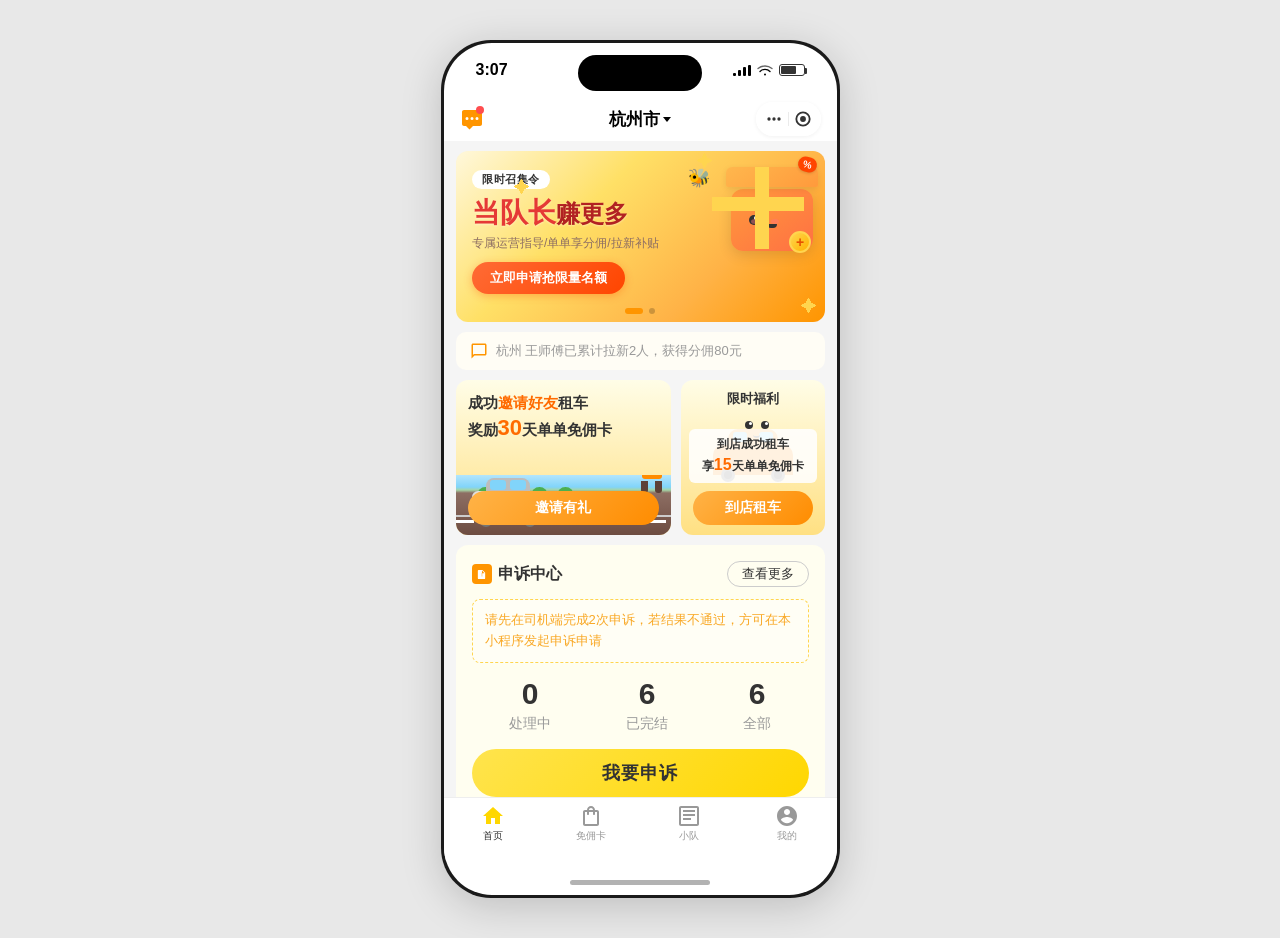
==== commit 38226d85: "Fix all broken image and navigation paths across frontend HTML files" ====
--- a/index.html
+++ b/index.html
@@ -1180,8 +1180,8 @@
             <span class="bee">🐝</span>
           </div>
           <!-- Slide 2: Banner Image -->
-          <div class="slide img-slide" style="cursor:pointer" onclick="window.location.href='inprogress-unbought/04-inprogress-unbought.html'">
-            <img src="../assets/jimeng-2026-05-11-4710-仅提取参考图暖橙色3D卡通活泼营销风格，文案保留：主标题'免佣卡限时抢 邀请好友....png" alt="免佣卡限时抢">
+          <div class="slide img-slide" style="cursor:pointer" onclick="window.location.href='frontend/inprogress-unbought/04-inprogress-unbought.html'">
+            <img src="frontend/jimeng-2026-05-11-4710-仅提取参考图暖橙色3D卡通活泼营销风格，文案保留：主标题'免佣卡限时抢 邀请好友....png" alt="免佣卡限时抢">
           </div>
         </div>
         <div class="carousel-dots">
@@ -1484,7 +1484,7 @@
   function startRedirect() {
     timer = setTimeout(function () {
       sessionStorage.setItem(KEY, '1');
-      window.location.href = '01-popup.html';
+      window.location.href = 'frontend/01-popup.html';
     }, TIMER_MS);
   }
 
